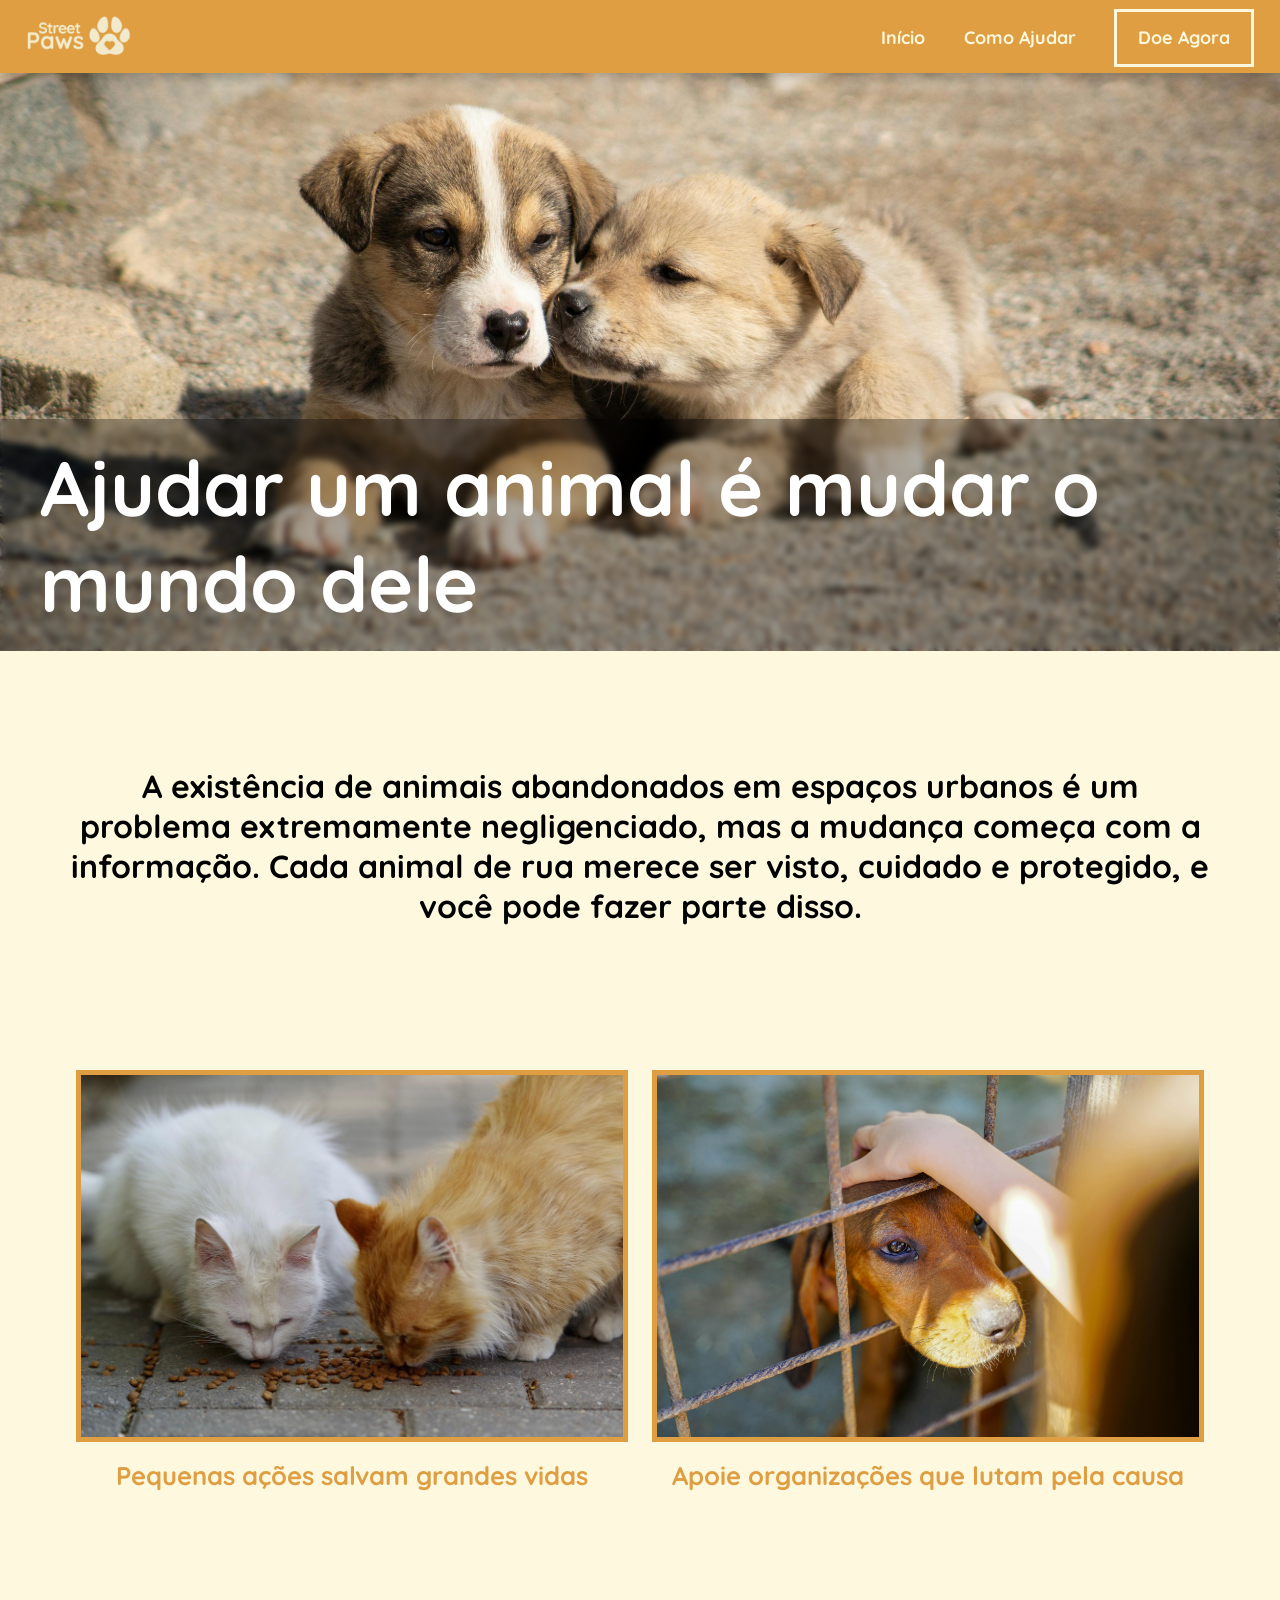
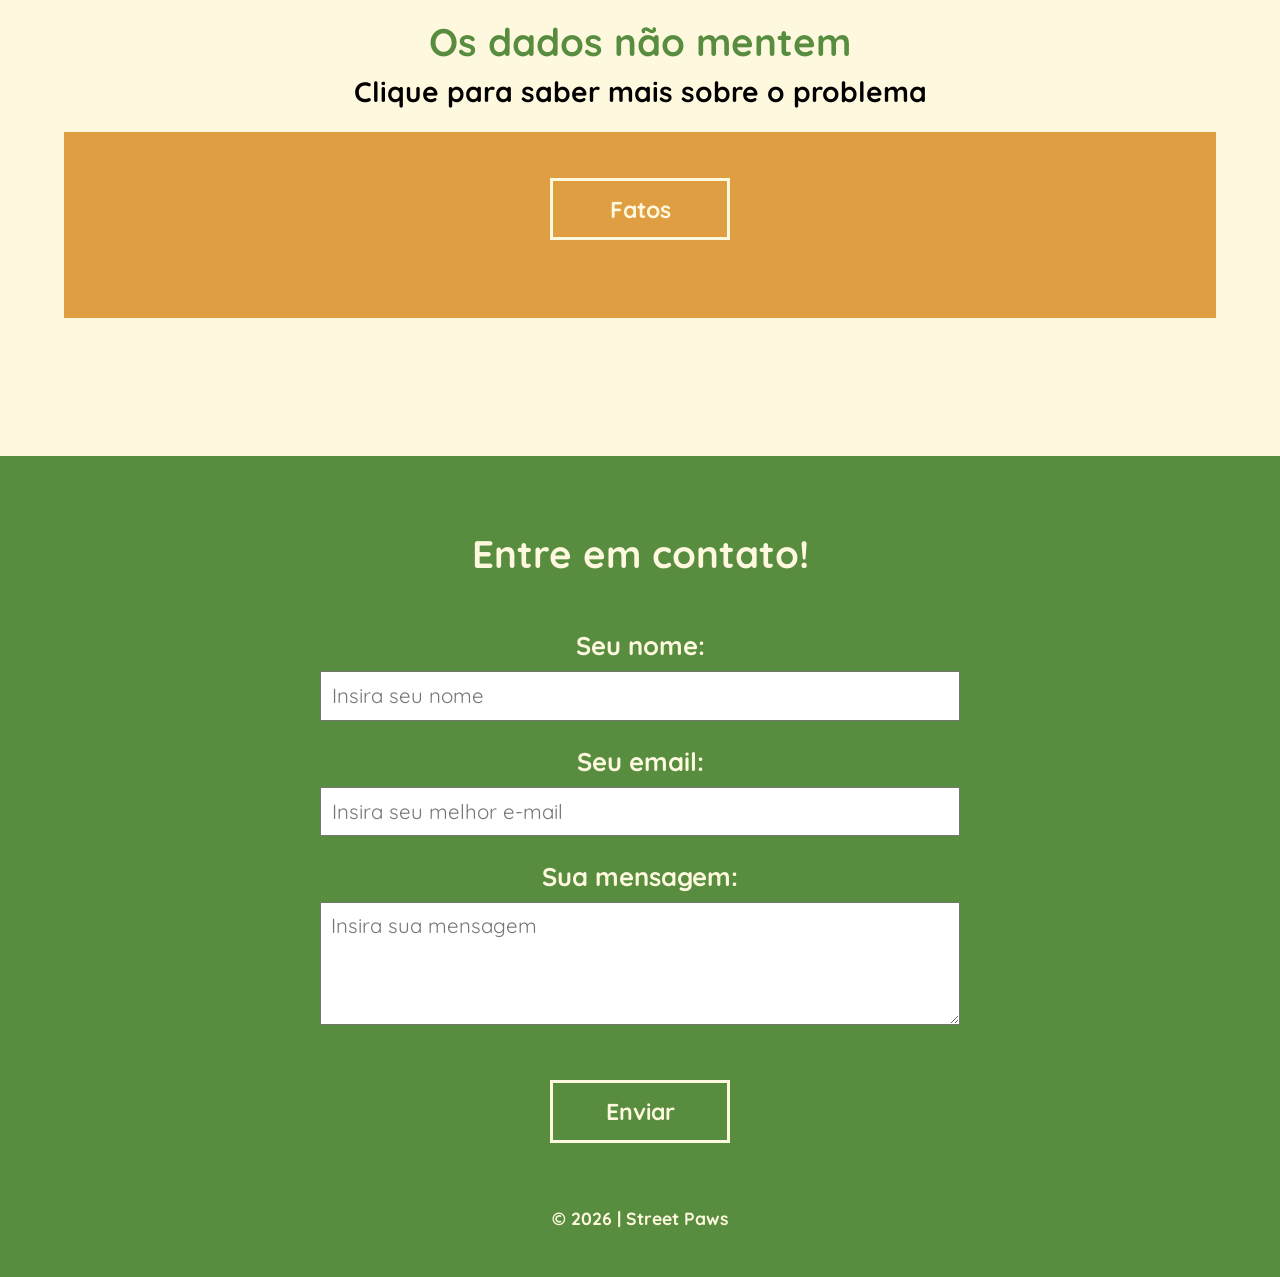
==== index.html @ 04d1684a "refactor: reorganize project structure" ====
<!doctype html>
<html lang="pt-BR">
  <head>
    <title>Street Paws</title>
    <meta charset="utf-8" />
    <meta http-equiv="X-UA-Compatible" content="IE=edge" />
    <meta name="viewport" content="width=device-width, initial-scale=1" />
    <meta
      name="description"
      content="Website para apoiar a causa animal, com informações sobre animais em situação de rua, formas de ajudar e apoio a ONGs que lutam pela causa."
    />
    <link href="style.css" rel="stylesheet" type="text/css" />
    <script src="/script.js" defer></script>
    <link rel="preconnect" href="https://fonts.googleapis.com" />
    <link rel="preconnect" href="https://fonts.gstatic.com" crossorigin />
    <link
      href="https://fonts.googleapis.com/css2?family=Anta&family=Quicksand:wght@300..700&display=swap"
      rel="stylesheet"
    />
  </head>

  <body>
    <div>
      <header id="header">
        <nav id="navbar">
          <img
            id="navbarLogo"
            src="assets/images/logo2.png"
            alt="Street Paws logo"
          />
          <ul class="nav-links">
            <li class="other">
              <a href="#hero-container1">Início</a>
            </li>
            <li class="other">
              <a href="pages/help.html">Como Ajudar</a>
            </li>
            <li id="donations" class="button">
              <a href="pages/donations.html">Doe Agora</a>
            </li>
          </ul>
        </nav>
        <div id="hero-container1">
          <img
            class="hero-image1"
            src="assets/images/hero-image.jpg"
            alt="dois cachorros filhotes deitados em uma rua empoeirada"
            loading="eager"
          />
          <div class="hero-text1">
            <h1>Ajudar um animal é mudar o mundo dele</h1>
          </div>
        </div>
      </header>
    </div>

    <main>
      <p class="intro-text">
        A existência de animais abandonados em espaços urbanos é um problema
        extremamente negligenciado, mas a mudança começa com a informação. Cada
        animal de rua merece ser visto, cuidado e protegido, e você pode fazer
        parte disso.
      </p>

      <div class="cards-container">
        <div class="flex-item">
          <a href="pages/help.html"
            ><img
              class="filler"
              src="assets/images/cats.jpg"
              alt="dois gatinhos
            comendo ração do chão"
              loading="lazy"
            />
            <p>Pequenas ações salvam grandes vidas</p>
          </a>
        </div>
        <div class="flex-item">
          <a href="pages/donations.html"
            ><img
              class="filler"
              src="assets/images/dog.jpg"
              alt="cachorro em um abrigo sendo acariciado"
              loading="lazy"
            />
            <p>Apoie organizações que lutam pela causa</p>
          </a>
        </div>
      </div>

      <h1 class="title1">Os dados não mentem</h1>
      <p class="subtitle">Clique para saber mais sobre o problema</p>
      <div class="fact-container">
        <button id="factButton" class="button">Fatos</button>
        <p id="fact"></p>
      </div>
    </main>

    <footer id="contact-section">
      <h2 class="title2">Entre em contato!</h2>
      <form>
        <label>
          Seu nome:
          <input
            type="text"
            name="name"
            placeholder="Insira seu nome"
            required
          />
        </label>
        <label>
          Seu email:
          <input
            type="email"
            name="email"
            placeholder="Insira seu melhor e-mail"
            required
          />
        </label>
        <label>
          Sua mensagem:
          <textarea
            name="message"
            placeholder="Insira sua mensagem"
            required
          ></textarea>
        </label>
      </form>
      <button id="sendButton" type="submit" class="button">Enviar</button>
      <p class="copy">&copy; 2026 | Street Paws</p>
    </footer>
  </body>
</html>
---- style.css ----
/* STYLE SECTIONING TAGS */
html {
  scroll-behavior: smooth;
}

* {
  margin: 0px;
  padding: 0px;
  width: -webkit-fill-available;
}

body {
  background-color: #fef8de;
  font-family: "Quicksand", sans-serif;
  font-weight: 700;
}

main {
  margin-left: 5%;
  margin-right: 5%;
}

/* STYLE NAVBAR */
#navbar {
  background-color: #df9e42;
  overflow: hidden;
  padding: 1.6em;
  padding-bottom: 1.6em;
  text-align: right;
  position: fixed;
  z-index: 10;
  box-shadow: 0 5px 10px rgba(0, 0, 0, 0.2);
  align-items: center;
}

#navbarLogo {
  max-width: 105px;
  min-width: 105px;
  position: absolute;
  top: 5%;
  left: 1%;
  margin-left: 0.8em;
}

.other {
  display: inline;
  list-style-type: none;
}

#donations {
  display: inline;
  list-style-type: none;
  margin-left: 1em;
  padding: 1em 0.2em;
}

#donations:hover {
  background-color: #588d40;
}

li a {
  text-decoration: none;
  color: #fef8de;
  padding: 1em;
  font-size: clamp(0.9em, 1.4vw, 1.2em);
  transition-duration: 0.4s;
}

li a:hover {
  font-size: clamp(0.94em, 1.4vw, 1.24em);
}

/* STYLE CONTAINERS */
#hero-container1 {
  position: relative;
  text-align: left;
  color: white;
  overflow: hidden;
}

#hero-container2 {
  display: flex;
  align-items: flex-start;
}

.cards-container {
  display: flex;
  flex-wrap: nowrap;
  flex-direction: row;
  margin-top: 10%;
  margin-bottom: 10%;
}

.fact-container {
  background-color: #df9e42;
  margin-top: 2%;
  margin-bottom: 12%;
  text-align: center;
  padding: 4%;
  height: 12%;
}

.content-container {
  display: flex;
  flex-wrap: nowrap;
  flex-direction: row;
  align-items: center;
  padding: 3%;
}

.content-container0 {
  display: flex;
  flex-wrap: nowrap;
  flex-direction: row;
  background-color: #f8e5c0;
  align-items: center;
  padding: 3%;
}

.content-container1 {
  display: flex;
  flex-wrap: nowrap;
  flex-direction: row;
  background-color: #f8e5c0;
  padding: 3%;
}

.content-container2 {
  display: flex;
  flex-wrap: nowrap;
  flex-direction: row;
  padding: 3%;
}

#contact-section {
  background-color: #588d40;
  color: #fef8de;
  text-align: center;
  padding: 3em 0;
  align-items: center;
}

/* STYLE TEXT */
.hero-text1 {
  position: absolute;
  bottom: 0;
  font-size: clamp(1.5rem, 3vw, 2.5rem);
  color: white;
  background: rgb(0, 0, 0);
  background: rgba(0, 0, 0, 0.3);
  padding-top: 20px;
  padding-bottom: 20px;
  padding-left: 40px;
  padding-right: 40px;
  backdrop-filter: blur(3px);
}

.hero-text2 {
  font-size: clamp(1rem, 2vw, 1.8rem);
  color: #588d40;
  position: relative;
  text-align: left;
  margin-left: 20px;
  margin-right: 20px;
  margin-bottom: 20px;
  margin-top: 88px;
}

.hero-text2 p {
  color: black;
}

.intro-text {
  margin-top: 10%;
  text-align: center;
  font-size: clamp(1.2em, 2.5vw, 2.5em);
}

.flex-item a {
  text-decoration: none;
  font-size: clamp(1em, 2vw, 2.4em);
  color: #df9e42;
  transition-duration: 0.4s;
}

.flex-item a:hover {
  color: #588d40;
  transition-duration: 0.4s;
}

.title1 {
  text-align: center;
  font-size: clamp(1.8rem, 3vw, 2.8rem);
  color: #588d40;
}

.title2 {
  text-align: center;
  font-size: clamp(1.8em, 3vw, 2.8em);
  margin-top: 2%;
  margin-bottom: 4%;
  color: #fef8de;
}

.subtitle {
  text-align: center;
  font-size: clamp(1.4em, 2.2vw, 2.5em);
  margin-top: 8px;
}

#fact {
  text-align: center;
  font-size: clamp(1.4em, 2.4vw, 2.4em);
  margin-top: 3%;
  color: #fef8de;
}

label {
  font-size: clamp(1.2em, 2vw, 2.4em);
}

label input {
  margin-top: 10px;
  margin-bottom: 24px;
  margin-left: 25%;
  margin-right: 25%;
  padding: 0.5em;
  font-family: "Quicksand", sans-serif;
  font-weight: min;
  font-size: 0.8em;
}

label textarea {
  margin-top: 10px;
  margin-bottom: 24px;
  margin-left: 25%;
  margin-right: 25%;
  padding: 0.5em;
  height: 100px;
  font-family: "Quicksand", sans-serif;
  font-weight: min;
  font-size: 0.8em;
}

.copy {
  margin-top: 5%;
  font-size: 1.1em;
}

.list {
  margin: 20px;
  font-size: clamp(1rem, 1.4vw, 1.5rem);
}

.donation-link {
  color: #588d40;
  text-decoration: none;
  transition-duration: 0.4s;
}

.donation-link:hover {
  text-decoration: underline;
  color: #df9e42;
  transition-duration: 0.4s;
}

/* STYLE IMAGES */
.hero-image1 {
  width: 100%;
  height: auto;
  display: block;
  margin-top: 68px;
}

.hero-image2 {
  width: 50%;
  height: 50%;
  margin-right: 10px;
  margin-top: 68px;
}

.flex-item {
  flex-basis: 100%;
  margin: 1%;
  align-items: center;
  text-align: center;
}

.filler {
  max-width: 100%;
  height: auto;
  margin-bottom: 2%;
  margin-top: 3%;
  border-style: solid;
  border-width: 5px;
  border-color: #df9e42;
  transition-duration: 0.4s;
}

.filler:hover {
  border-color: #588d40;
  transition-duration: 0.4s;
}

.filler-content {
  width: 40%;
  height: 40%;
  margin-right: 45px;
}

.filler-content0 {
  width: 40%;
  height: 40%;
  margin-left: 30px;
}

/* STYLE BUTTONS */
.button {
  padding: 0.6em 0.8em;
  border: 3px solid #fef8de;
  font-family: "Quicksand", sans-serif;
  font-weight: 700;
  transition-duration: 0.4s;
  color: #fef8de;
}

#factButton {
  max-width: 180px;
  height: auto;
  font-size: clamp(1.2em, 1.8vw, 1.6em);
  background-color: #df9e42;
  cursor: pointer;
}

#factButton:hover {
  font-size: clamp(1.3em, 1.9vw, 1.7em);
  background-color: #588d40;
}

#sendButton {
  max-width: 180px;
  height: auto;
  margin-top: 2%;
  font-size: clamp(1.2em, 1.8vw, 1.6em);
  background-color: #588d40;
  cursor: pointer;
}

#sendButton:hover {
  font-size: clamp(1.3em, 1.9vw, 1.7em);
  background-color: #df9e42;
}

#know-more {
  max-width: 172px;
  height: auto;
  padding: 0.8em;
  border-style: solid;
  border-width: 3px;
  border-color: #fef8de;
  color: #fef8de;
  background-color: #df9e42;
  font-family: "Quicksand", sans-serif;
  font-weight: 700;
  margin-top: 36px;
  font-size: clamp(1.2em, 1.8vw, 1.4em);
  transition-duration: 0.4s;
}

#know-more:hover {
  font-size: clamp(1.3em, 1.9vw, 1.5em);
  background-color: #588d40;
  transition-duration: 0.4s;
}

/* MEDIA */
@media screen and (max-width: 950px) {
  label input {
    margin-left: 15%;
    margin-right: 15%;
  }

  label textarea {
    margin-left: 15%;
    margin-right: 15%;
  }
}

@media screen and (max-width: 850px) {
  .hero-text1 {
    position: relative;
    font-size: clamp(1rem, 3.6vw, 4rem);
    color: white;
    position: absolute;
    top: 10%;
    padding-top: 15%;
    text-align: center;
    text-shadow: #302e2c 1px 0 2px;
    backdrop-filter: blur(3px);
    background: none;
    height: 78%;
  }

  .hero-image2 {
    width: 100%;
    height: 100%;
    z-index: -1;
  }

  #donations {
    padding: 0.8em 0.6em;
  }

  .hero-text2 {
    font-size: clamp(0.8rem, 3.6vw, 4rem);
    color: white;
    position: absolute;
    margin: 0;
    top: 7%;
    padding-top: 10%;
    padding-bottom: 20%;
    padding-left: 4%;
    padding-right: 4%;
    text-align: center;
    text-shadow: #302e2c 1px 0 2px;
    backdrop-filter: blur(3px);
    z-index: -1;
  }

  .hero-text2 p {
    color: white;
  }

  .flex-item a {
    text-decoration: none;
    font-size: clamp(1.05em, 3vw, 2.15em);
    color: #df9e42;
    transition-duration: 0.4s;
  }

  .cards-container {
    flex-wrap: wrap;
    flex-direction: column;
  }

  .content-container {
    flex-wrap: wrap;
    flex-direction: column;
  }

  .content-container0 {
    flex-wrap: wrap;
    flex-direction: column;
  }

  .content-container1 {
    flex-wrap: wrap;
    flex-direction: column;
  }

  .content-container2 {
    flex-wrap: wrap;
    flex-direction: column;
  }

  .content0 {
    margin: 2%;
  }

  .content {
    margin: 2%;
  }

  .filler-content {
    width: 0%;
    height: 0%;
  }

  .filler-content0 {
    width: 0%;
    height: 0%;
  }
}

@media screen and (max-width: 600px) {
  #navbarLogo {
    max-width: 0px;
    min-width: 0px;
    margin-left: 0;
  }

  #navbar {
    padding: 1.2em 0.8em;
    text-align: center;
  }

  #donations {
    margin-left: 0.4em;
    padding: 0.6em 0.6em;
  }

  li a {
    padding: 1em 0.4em;
  }

  .hero-image1 {
    margin-top: 54px;
  }

  .hero-image2 {
    margin-top: 48px;
  }

  #contact-section {
    padding: 2em 0;
  }

  label input {
    margin-left: 6%;
    margin-right: 6%;
  }

  label textarea {
    margin-left: 6%;
    margin-right: 6%;
  }
}
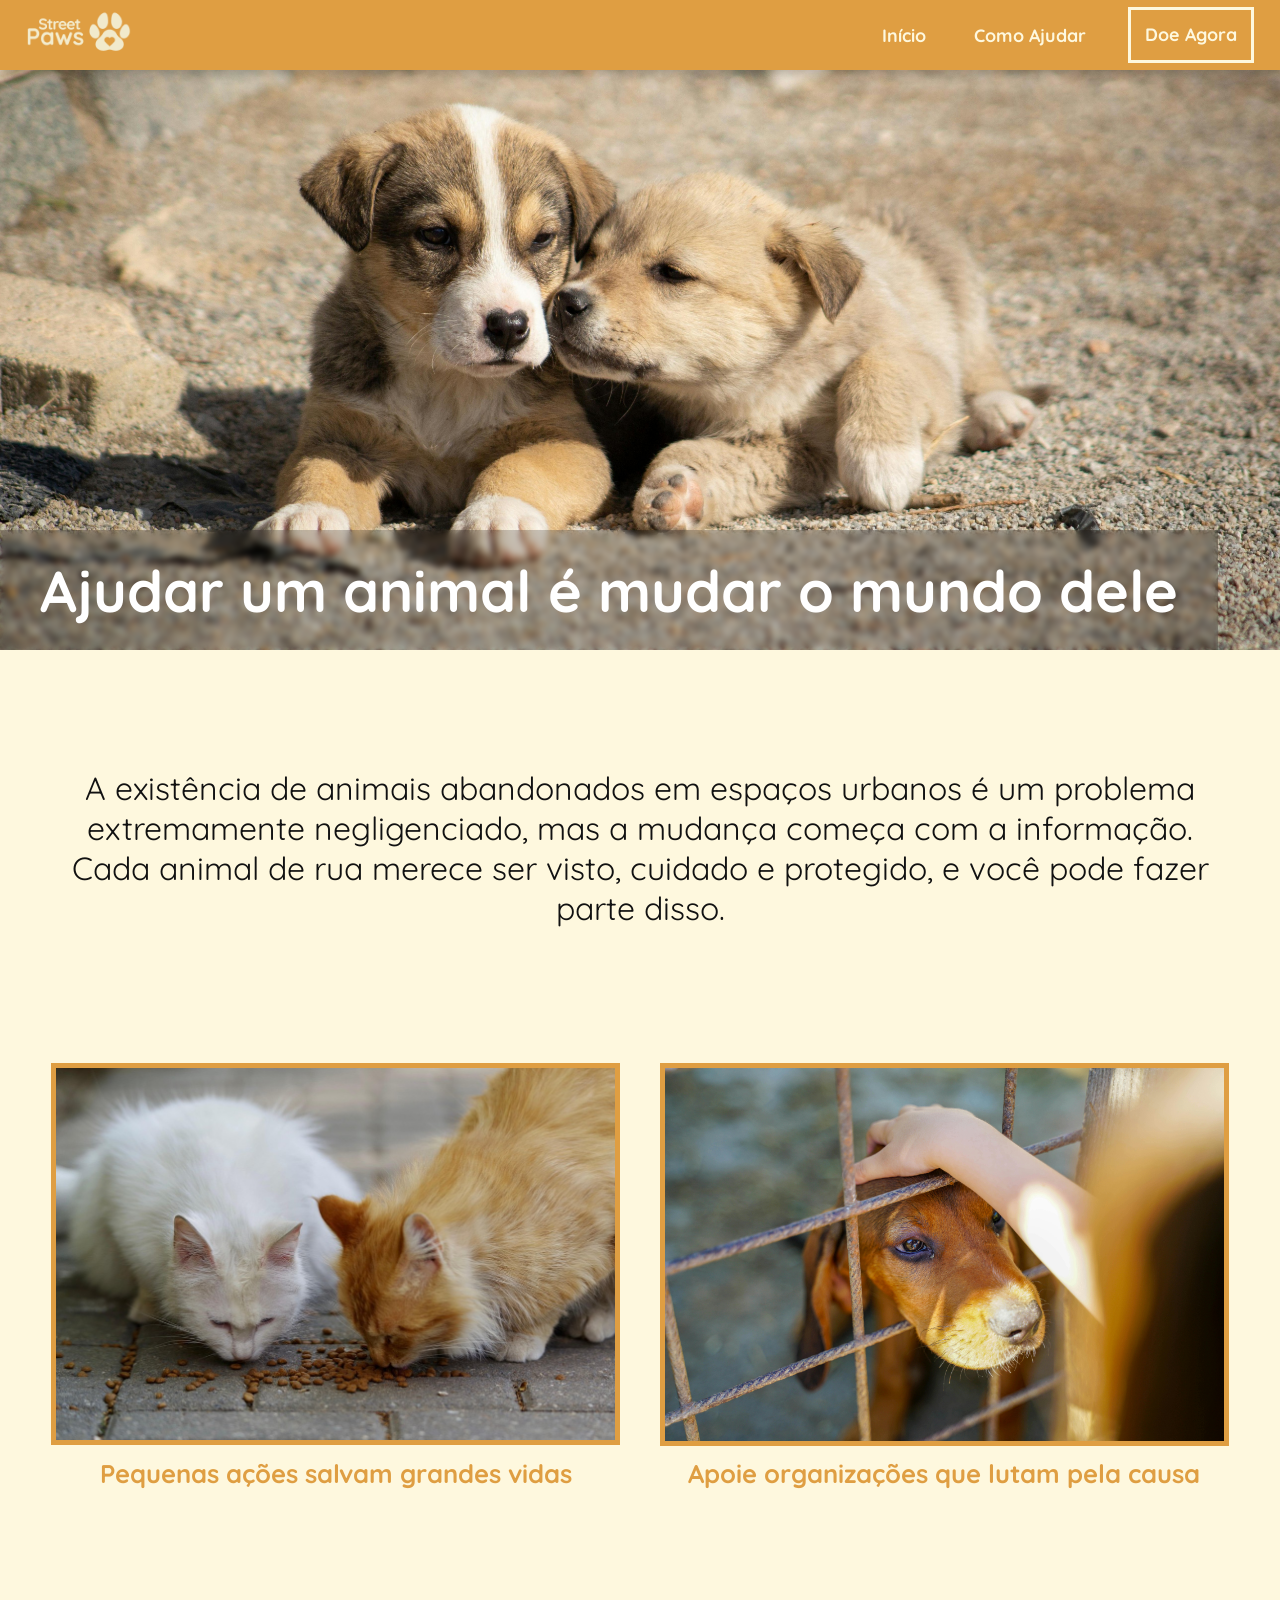
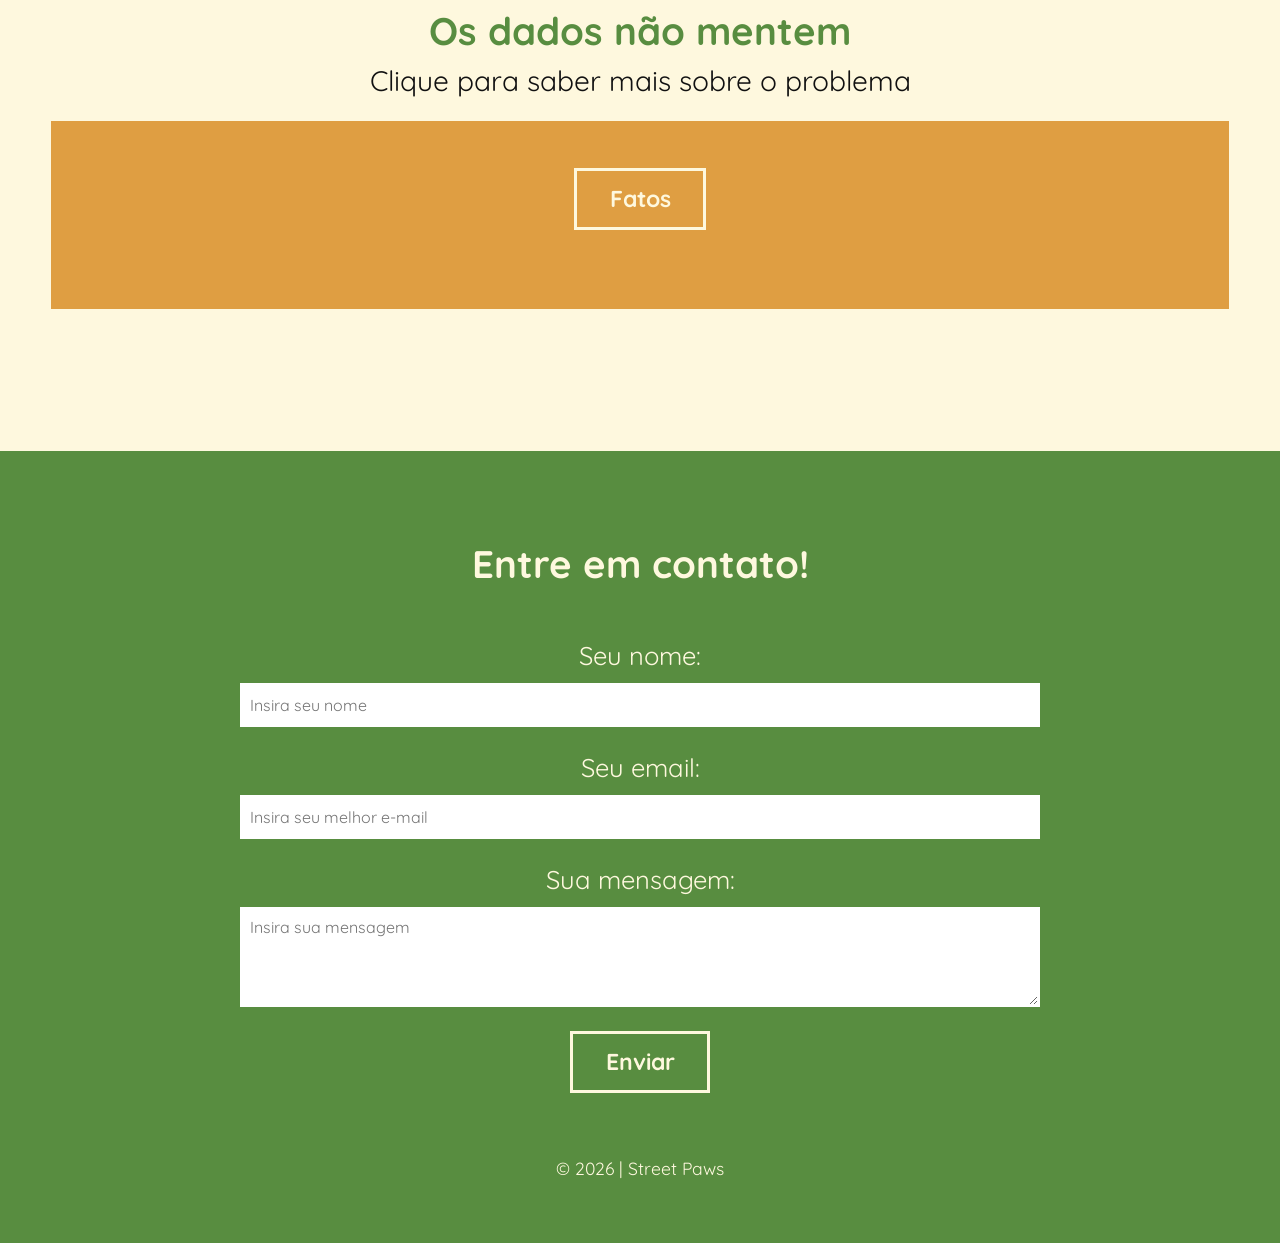
==== commit 10c4cf7e: "Refactor UI with semantic HTML and CSS Reworked all main pages to use a cleaner semantic structure a" ====
--- a/index.html
+++ b/index.html
@@ -1,133 +1,189 @@
 <!doctype html>
 <html lang="pt-BR">
   <head>
-    <title>Street Paws</title>
     <meta charset="utf-8" />
-    <meta http-equiv="X-UA-Compatible" content="IE=edge" />
     <meta name="viewport" content="width=device-width, initial-scale=1" />
+    <title>Street Paws | Apoio aos animais de rua</title>
     <meta
       name="description"
-      content="Website para apoiar a causa animal, com informações sobre animais em situação de rua, formas de ajudar e apoio a ONGs que lutam pela causa."
+      content="Conheça a causa dos animais em situação de rua, veja formas de ajudar e apoie organizações que trabalham pela proteção animal."
     />
-    <link href="style.css" rel="stylesheet" type="text/css" />
-    <script src="/script.js" defer></script>
+    <meta
+      property="og:title"
+      content="Street Paws | Apoio aos animais de rua"
+    />
+    <meta
+      property="og:description"
+      content="Informação, cuidado e apoio para transformar a vida de animais abandonados."
+    />
+    <meta property="og:type" content="website" />
+    <meta property="og:image" content="assets/images/hero-image.jpg" />
     <link rel="preconnect" href="https://fonts.googleapis.com" />
     <link rel="preconnect" href="https://fonts.gstatic.com" crossorigin />
     <link
       href="https://fonts.googleapis.com/css2?family=Anta&family=Quicksand:wght@300..700&display=swap"
       rel="stylesheet"
     />
+    <link href="css/main.css" rel="stylesheet" />
+    <script src="script.js" defer></script>
   </head>
 
   <body>
-    <div>
-      <header id="header">
-        <nav id="navbar">
+    <header class="header">
+      <nav class="navbar" aria-label="Navegação principal">
+        <a class="navbar__logo" href="#home" aria-label="Street Paws - início">
           <img
-            id="navbarLogo"
+            class="site-logo"
             src="assets/images/logo2.png"
-            alt="Street Paws logo"
+            alt="Street Paws"
+            width="1920"
+            height="1280"
+            decoding="async"
           />
-          <ul class="nav-links">
-            <li class="other">
-              <a href="#hero-container1">Início</a>
-            </li>
-            <li class="other">
-              <a href="pages/help.html">Como Ajudar</a>
-            </li>
-            <li id="donations" class="button">
-              <a href="pages/donations.html">Doe Agora</a>
-            </li>
-          </ul>
-        </nav>
-        <div id="hero-container1">
-          <img
-            class="hero-image1"
-            src="assets/images/hero-image.jpg"
-            alt="dois cachorros filhotes deitados em uma rua empoeirada"
-            loading="eager"
-          />
-          <div class="hero-text1">
-            <h1>Ajudar um animal é mudar o mundo dele</h1>
-          </div>
+        </a>
+        <ul class="navbar__list">
+          <li>
+            <a class="navbar__link" href="#home" aria-current="page">Início</a>
+          </li>
+          <li>
+            <a class="navbar__link" href="pages/help.html">Como Ajudar</a>
+          </li>
+          <li>
+            <a class="button button--nav" href="pages/donations.html"
+              >Doe Agora</a
+            >
+          </li>
+        </ul>
+      </nav>
+
+      <section id="home" class="hero hero--home" aria-labelledby="home-title">
+        <img
+          class="hero__image hero__image--full"
+          src="assets/images/hero-image.jpg"
+          alt="Dois cachorros filhotes deitados em uma rua empoeirada"
+          width="4997"
+          height="2277"
+          loading="eager"
+          fetchpriority="high"
+          decoding="async"
+        />
+        <div class="hero__content hero__content--overlay">
+          <h1 id="home-title">Ajudar um animal é mudar o mundo dele</h1>
         </div>
-      </header>
-    </div>
+      </section>
+    </header>
 
-    <main>
-      <p class="intro-text">
-        A existência de animais abandonados em espaços urbanos é um problema
-        extremamente negligenciado, mas a mudança começa com a informação. Cada
-        animal de rua merece ser visto, cuidado e protegido, e você pode fazer
-        parte disso.
-      </p>
+    <main class="page-main">
+      <section class="intro-section" aria-labelledby="intro-title">
+        <h2 id="intro-title" class="visually-hidden">Sobre a causa</h2>
+        <p class="intro-section__text">
+          A existência de animais abandonados em espaços urbanos é um problema
+          extremamente negligenciado, mas a mudança começa com a informação.
+          Cada animal de rua merece ser visto, cuidado e protegido, e você pode
+          fazer parte disso.
+        </p>
+      </section>
 
-      <div class="cards-container">
-        <div class="flex-item">
-          <a href="pages/help.html"
-            ><img
-              class="filler"
+      <section
+        class="grid grid--cards"
+        aria-label="Principais formas de ajudar"
+      >
+        <article class="card">
+          <a class="card__link" href="pages/help.html">
+            <img
+              class="card__image"
               src="assets/images/cats.jpg"
-              alt="dois gatinhos
-            comendo ração do chão"
+              alt="Dois gatinhos comendo ração do chão"
+              width="1127"
+              height="751"
               loading="lazy"
+              decoding="async"
             />
-            <p>Pequenas ações salvam grandes vidas</p>
+            <h2 class="card__title">Pequenas ações salvam grandes vidas</h2>
           </a>
+        </article>
+
+        <article class="card">
+          <a class="card__link" href="pages/donations.html">
+            <img
+              class="card__image"
+              src="assets/images/dog.jpg"
+              alt="Cachorro em um abrigo sendo acariciado"
+              width="7952"
+              height="5304"
+              loading="lazy"
+              decoding="async"
+            />
+            <h2 class="card__title">Apoie organizações que lutam pela causa</h2>
+          </a>
+        </article>
+      </section>
+
+      <section class="facts-section" aria-labelledby="facts-title">
+        <h2 id="facts-title" class="section-heading">Os dados não mentem</h2>
+        <p class="section-subtitle">Clique para saber mais sobre o problema</p>
+        <div class="fact-panel">
+          <button id="fact-button" class="button button--fact" type="button">
+            Fatos
+          </button>
+          <p id="fact" class="fact-panel__text" aria-live="polite"></p>
         </div>
-        <div class="flex-item">
-          <a href="pages/donations.html"
-            ><img
-              class="filler"
-              src="assets/images/dog.jpg"
-              alt="cachorro em um abrigo sendo acariciado"
-              loading="lazy"
-            />
-            <p>Apoie organizações que lutam pela causa</p>
-          </a>
-        </div>
-      </div>
-
-      <h1 class="title1">Os dados não mentem</h1>
-      <p class="subtitle">Clique para saber mais sobre o problema</p>
-      <div class="fact-container">
-        <button id="factButton" class="button">Fatos</button>
-        <p id="fact"></p>
-      </div>
+      </section>
     </main>
 
-    <footer id="contact-section">
-      <h2 class="title2">Entre em contato!</h2>
-      <form>
-        <label>
-          Seu nome:
-          <input
-            type="text"
-            name="name"
-            placeholder="Insira seu nome"
-            required
-          />
-        </label>
-        <label>
-          Seu email:
-          <input
-            type="email"
-            name="email"
-            placeholder="Insira seu melhor e-mail"
-            required
-          />
-        </label>
-        <label>
-          Sua mensagem:
-          <textarea
-            name="message"
-            placeholder="Insira sua mensagem"
-            required
-          ></textarea>
-        </label>
+    <footer class="footer" aria-labelledby="contact-title">
+      <h2 id="contact-title" class="footer__title">Entre em contato!</h2>
+      <form class="contact-form">
+        <fieldset>
+          <legend class="visually-hidden">Formulário de contato</legend>
+
+          <div class="form-field">
+            <label class="form-field__label" for="contact-name"
+              >Seu nome:</label
+            >
+            <input
+              id="contact-name"
+              class="form-field__control"
+              type="text"
+              name="name"
+              placeholder="Insira seu nome"
+              autocomplete="name"
+              required
+            />
+          </div>
+
+          <div class="form-field">
+            <label class="form-field__label" for="contact-email"
+              >Seu email:</label
+            >
+            <input
+              id="contact-email"
+              class="form-field__control"
+              type="email"
+              name="email"
+              placeholder="Insira seu melhor e-mail"
+              autocomplete="email"
+              required
+            />
+          </div>
+
+          <div class="form-field">
+            <label class="form-field__label" for="contact-message">
+              Sua mensagem:
+            </label>
+            <textarea
+              id="contact-message"
+              class="form-field__control form-field__control--textarea"
+              name="message"
+              placeholder="Insira sua mensagem"
+              required
+            ></textarea>
+          </div>
+
+          <button class="button button--send" type="button">Enviar</button>
+        </fieldset>
       </form>
-      <button id="sendButton" type="submit" class="button">Enviar</button>
-      <p class="copy">&copy; 2026 | Street Paws</p>
+      <p class="footer__copy">&copy; 2026 | Street Paws</p>
     </footer>
   </body>
 </html>
--- a/css/main.css
+++ b/css/main.css
@@ -0,0 +1,5 @@
+@import url("./base.css");
+@import url("./components.css");
+@import url("./layout.css");
+@import url("./pages.css");
+@import url("./queries.css");
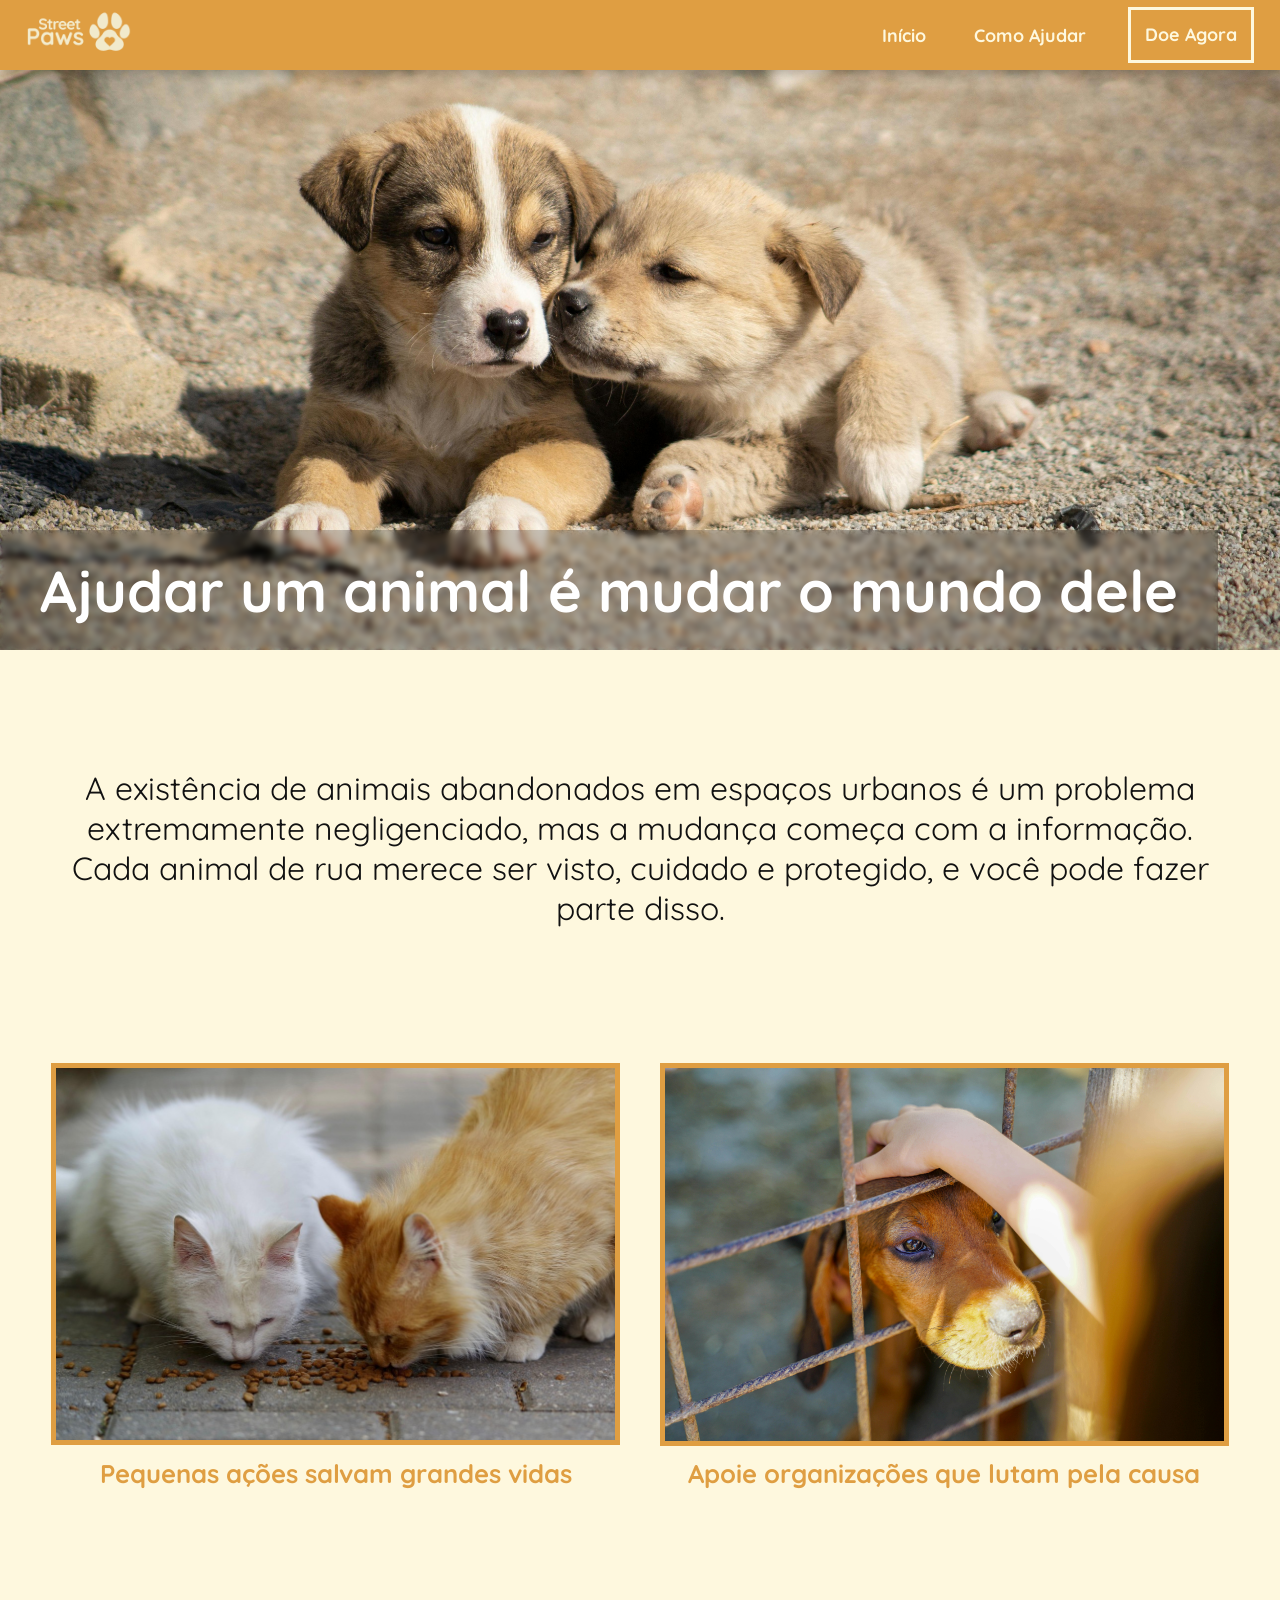
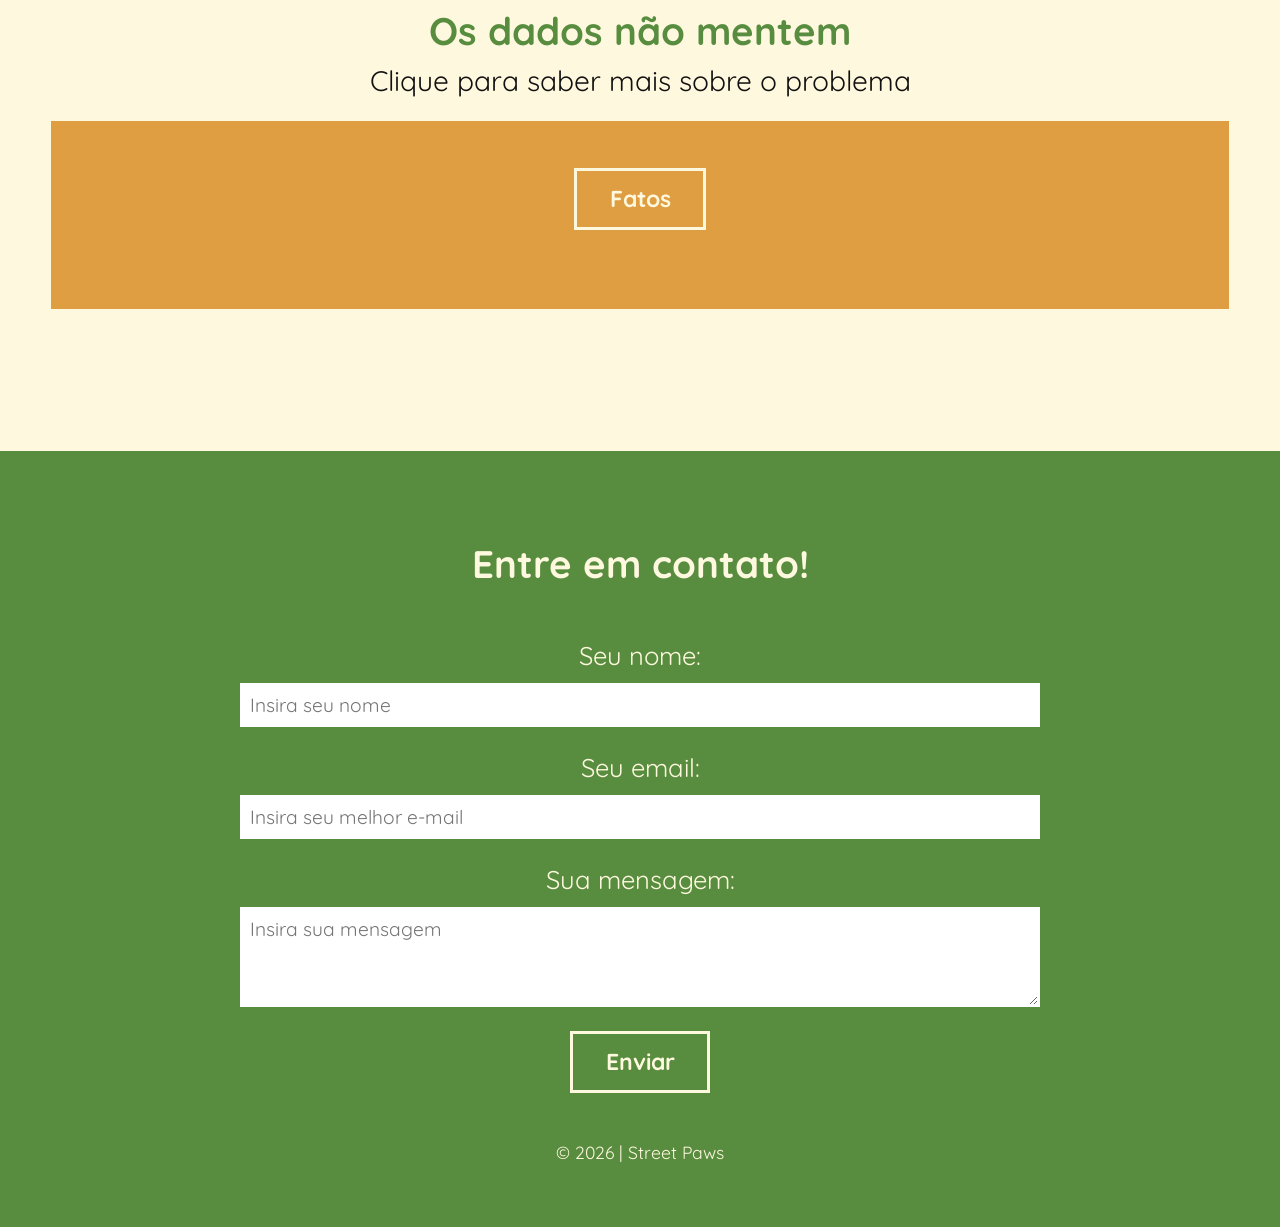
==== commit ebb4e798: "Add mobile hamburger nav and responsive tweaks Introduces a mobile navigation toggle across main pag" ====
--- a/index.html
+++ b/index.html
@@ -41,7 +41,17 @@
             decoding="async"
           />
         </a>
-        <ul class="navbar__list">
+        <button
+          class="navbar__button"
+          id="navbar__button"
+          aria-label="Menu de Navegação"
+          aria-expanded="false"
+        >
+          <span class="navbar__button-bar"></span>
+          <span class="navbar__button-bar"></span>
+          <span class="navbar__button-bar"></span>
+        </button>
+        <ul class="navbar__list" id="navbar__list">
           <li>
             <a class="navbar__link" href="#home" aria-current="page">Início</a>
           </li>
